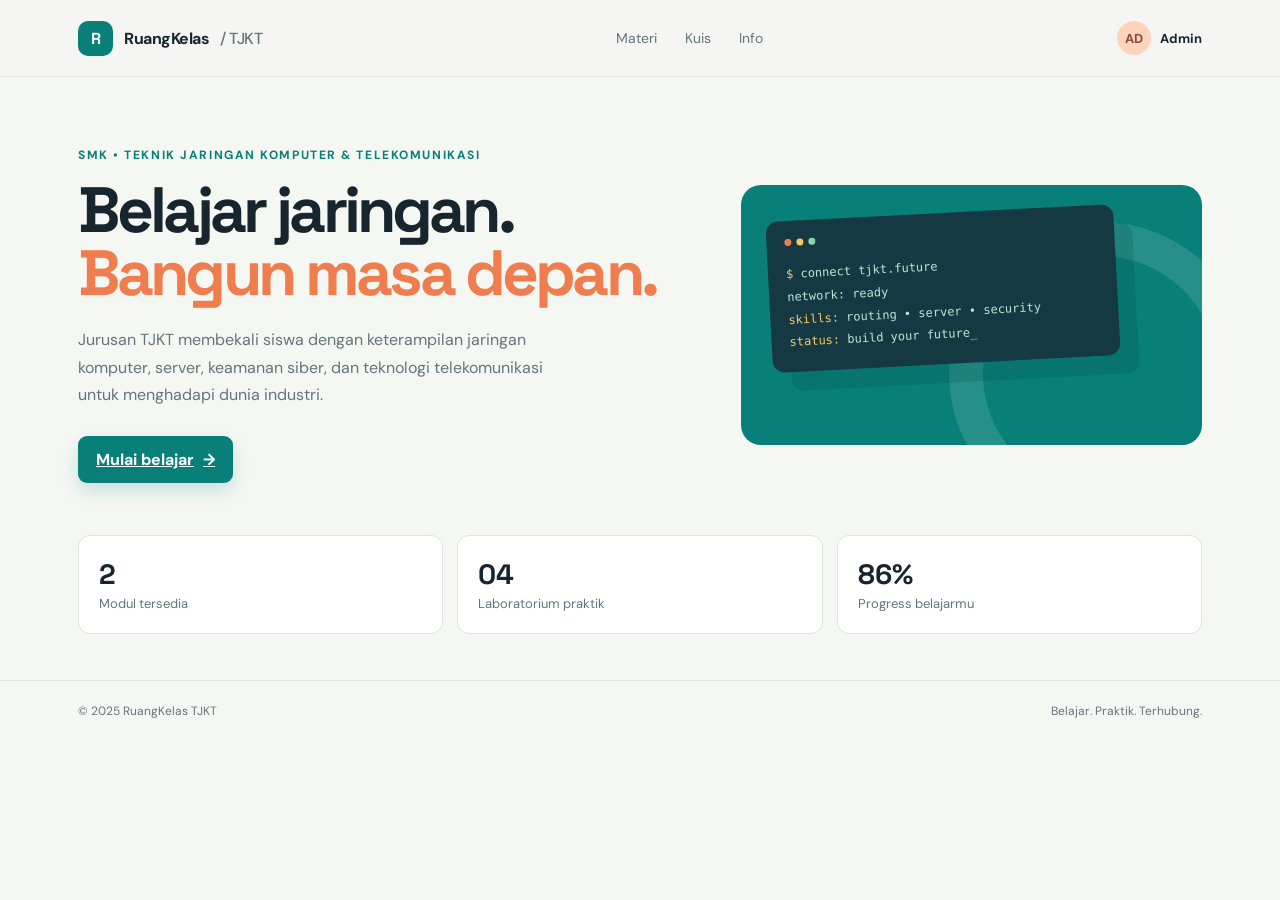
==== index.html @ 977ec734 "Add files via upload" ====
<!DOCTYPE html>
<html lang="id">
<head>
  <meta charset="UTF-8">
  <meta name="viewport" content="width=device-width, initial-scale=1.0">
  <title>RuangKelas | Pembelajaran TJKT</title>
  <link rel="preconnect" href="https://fonts.googleapis.com">
  <link rel="preconnect" href="https://fonts.gstatic.com" crossorigin>
  <link href="https://fonts.googleapis.com/css2?family=DM+Sans:wght@400;500;600;700&family=Space+Grotesk:wght@500;600;700&display=swap" rel="stylesheet">
  <link rel="stylesheet" href="style.css">
</head>
<body>
  <header><div class="shell nav"><a class="brand" href="index.html"><span class="brand-mark">R</span> RuangKelas <span style="color:var(--muted);font-weight:500">/ TJKT</span></a><nav class="nav-links"><a href="materi.html">Materi</a><a href="kuis.html">Kuis</a><a href="info.html">Info</a></nav><a id="profile-button" class="profile" href="admin.html" aria-label="Login admin"><span class="avatar">AD</span> Admin</a></div></header>
  <main class="shell">
    <section class="hero"><div><div class="eyebrow" id="landing-eyebrow">SMK • Teknik Jaringan Komputer & Telekomunikasi</div><h1 id="landing-title">Belajar jaringan.<br><span>Bangun masa depan.</span></h1><p class="hero-copy" id="landing-description">Jurusan TJKT membekali siswa dengan keterampilan jaringan komputer, server, keamanan siber, dan teknologi telekomunikasi untuk menghadapi dunia industri.</p><a class="button" id="landing-button" href="materi.html">Mulai belajar <span>→</span></a></div><div class="hero-art"><img id="landing-image" class="landing-image hidden" alt="Ilustrasi jurusan TJKT"><div id="landing-placeholder" class="terminal"><div class="dots"><i></i><i></i><i></i></div><div class="code"><b>$</b> connect tjkt.future<br>network: ready<br><b>skills:</b> routing • server • security<br><b>status:</b> build your future_</div></div></div></section>
    <section class="stats"><div class="stat"><strong id="jumlah-modul">0</strong><span>Modul tersedia</span></div><div class="stat"><strong>04</strong><span>Laboratorium praktik</span></div><div class="stat"><strong>86%</strong><span>Progress belajarmu</span></div></section>
  </main>
  <footer><div class="shell">© 2025 RuangKelas TJKT <span style="float:right">Belajar. Praktik. Terhubung.</span></div></footer>
  <div id="admin-login" class="modal hidden" role="dialog" aria-modal="true" aria-labelledby="login-title"><div class="modal-card"><button class="modal-close" onclick="toggleAdminLogin()" aria-label="Tutup">×</button><h2 id="login-title">Login admin</h2><p>Masuk untuk mengatur materi pembelajaran.</p><form id="admin-login-form"><input id="admin-username" type="text" placeholder="Username" autocomplete="username" required><input id="admin-password" type="password" placeholder="Password" autocomplete="current-password" required><div id="login-error" class="login-error hidden" role="alert"></div><button class="button" type="submit">Masuk ke panel</button></form></div></div>
  <script src="script.js"></script>
</body>
</html>
---- style.css ----
:root { --ink: #17252f; --muted: #64747d; --paper: #f5f7f3; --line: #dce5df; --teal: #087f79; --orange: #ef7d4d; --yellow: #f5c85b; }
* { box-sizing: border-box; }
body { margin: 0; color: var(--ink); background: var(--paper); font-family: 'DM Sans', sans-serif; }
h1, h2, h3, p { margin: 0; } h1, h2, h3 { font-family: 'Space Grotesk', sans-serif; }
button, select, input { font: inherit; }
button { cursor: pointer; border: 0; }
.shell { max-width: 1180px; margin: auto; padding: 0 28px; }
header { border-bottom: 1px solid rgba(220,229,223,.8); background: rgba(245,247,243,.9); }
.nav { height: 76px; display: flex; align-items: center; justify-content: space-between; }
.brand { display: flex; align-items: center; gap: 11px; color: inherit; text-decoration: none; font-weight: 700; letter-spacing: -.03em; }
.brand-mark { width: 35px; height: 35px; display: grid; place-items: center; color: white; background: var(--teal); border-radius: 10px; font-family: 'Space Grotesk'; }
.nav-links { display: flex; gap: 28px; color: var(--muted); font-size: 14px; }
.nav-links a { position: relative; color: inherit; text-decoration: none; transition: color .2s ease, font-weight .2s ease; } .nav-links a:after { content: ''; position: absolute; right: 0; bottom: -7px; left: 0; height: 2px; background: var(--orange); transform: scaleX(0); transform-origin: center; transition: transform .2s ease; } .nav-links a:hover { color: var(--teal); font-weight: 700; } .nav-links a:hover:after { transform: scaleX(1); }
.profile { display: flex; align-items: center; gap: 9px; padding: 0; color: var(--ink); background: transparent; font-size: 13px; font-weight: 700; text-decoration: none; } .profile:hover { color: var(--teal); } .admin-active { color: var(--teal); }
.avatar { width: 34px; height: 34px; display: grid; place-items: center; border-radius: 50%; color: #8a4a2f; background: #ffd3bc; }
.hero { display: grid; grid-template-columns: minmax(0, 1.15fr) minmax(0, .85fr); gap: 40px; align-items: center; padding: 70px 0 52px; } .hero > div { min-width: 0; }
.eyebrow { color: var(--teal); font-size: 12px; font-weight: 700; letter-spacing: .13em; text-transform: uppercase; margin-bottom: 16px; }
.hero h1 { max-width: 630px; overflow-wrap: anywhere; font-size: clamp(40px, 5vw, 66px); line-height: .98; letter-spacing: -.06em; }
.hero h1 span { color: var(--orange); }
.hero-copy { max-width: 500px; margin: 22px 0 28px; color: var(--muted); line-height: 1.7; overflow-wrap: anywhere; word-break: break-word; }
.button { display: inline-flex; align-items: center; gap: 9px; padding: 13px 18px; border-radius: 9px; color: white; background: var(--teal); font-weight: 700; box-shadow: 0 8px 18px rgba(8,127,121,.18); transition: transform .2s, background .2s; }
.button:hover { transform: translateY(-2px); background: #056762; }
.hero-art { min-height: 260px; position: relative; overflow: hidden; padding: 28px; color: white; background: var(--teal); border-radius: 20px; }
.hero-art:before { content: ''; position: absolute; width: 235px; height: 235px; right: -50px; bottom: -80px; border: 34px solid rgba(255,255,255,.12); border-radius: 50%; }
.terminal { position: relative; width: 86%; padding: 18px; background: #153943; border-radius: 12px; box-shadow: 18px 19px 0 rgba(7,69,69,.2); transform: rotate(-3deg); }
.dots { display: flex; gap: 5px; margin-bottom: 17px; } .dots i { width: 7px; height: 7px; border-radius: 50%; background: var(--orange); } .dots i:nth-child(2) { background: var(--yellow); } .dots i:nth-child(3) { background: #8dd3aa; }
.code { color: #bce6d2; font: 12px/1.9 monospace; } .code b { color: #f7c86a; font-weight: 400; }
.section-head { display: flex; justify-content: space-between; align-items: end; margin: 10px 0 20px; } .section-head h2 { font-size: 27px; letter-spacing: -.04em; } .section-head p { color: var(--muted); font-size: 13px; margin-top: 5px; }
.stats { display: grid; grid-template-columns: repeat(3,1fr); gap: 14px; margin-bottom: 46px; } .stat { padding: 20px; background: white; border: 1px solid var(--line); border-radius: 12px; } .stat strong { display: block; font: 700 28px 'Space Grotesk'; } .stat span { color: var(--muted); font-size: 13px; }
.layout { display: block; padding-bottom: 70px; }
.info-panel { display: grid; gap: 26px; max-width: 760px; margin: 0 auto; padding: 28px; background: white; border: 1px solid var(--line); border-radius: 14px; } .info-panel h2 { margin: 16px 0 8px; font-size: 27px; } .info-panel p { color: var(--muted); line-height: 1.6; } .info-list { display: grid; gap: 10px; } .info-list div { display: flex; align-items: center; gap: 12px; padding: 12px; background: var(--paper); border-radius: 8px; } .info-list strong { display: grid; width: 28px; height: 28px; place-items: center; color: white; background: var(--teal); border-radius: 50%; } .info-list span { color: var(--ink); font-size: 13px; }
.schedule-details { display: grid; grid-template-columns: repeat(2, 1fr); gap: 10px; margin: 20px 0; } .schedule-details div { display: grid; gap: 5px; padding: 14px; background: var(--paper); border-radius: 8px; } .schedule-details span { color: var(--muted); font-size: 12px; } .schedule-details strong { color: var(--ink); font-size: 14px; } .quiz-status { padding: 12px 14px; color: #8a4a2f; background: #fff1e9; border: 1px solid #ffd3bc; border-radius: 8px; font-size: 13px; font-weight: 700; } .quiz-status-active { color: #176d4d; background: #e2f4ee; border-color: #b8dfd2; }
.admin-access { max-width: 430px; margin: 0 auto; padding: 28px; background: white; border: 1px solid var(--line); border-radius: 14px; } .admin-access h2 { margin-bottom: 7px; } .admin-access p, .admin-tool p { color: var(--muted); font-size: 13px; line-height: 1.6; } .admin-access form { display: grid; gap: 10px; margin-top: 20px; } .admin-access input { width: 100%; padding: 12px; border: 1px solid var(--line); border-radius: 7px; background: white; outline: none; } .admin-dashboard { display: grid; gap: 20px; } .admin-dashboard-head { display: flex; align-items: end; justify-content: space-between; gap: 16px; } .admin-dashboard-head h2 { margin-top: 12px; font-size: 28px; } .admin-tools { display: grid; grid-template-columns: 1.35fr .65fr; gap: 18px; } .admin-tool { display: grid; align-content: start; gap: 12px; padding: 22px; background: white; border: 1px solid var(--line); border-radius: 12px; } .admin-tool h3 { font-size: 20px; } .admin-tool-actions { display: flex; gap: 9px; } .admin-status { padding-top: 14px; border-top: 1px solid var(--line); } 
.landing-form { display: grid; gap: 10px; } .landing-form input, .landing-form textarea { width: 100%; padding: 11px; border: 1px solid var(--line); border-radius: 7px; background: white; outline: none; } .landing-form textarea { min-height: 90px; resize: vertical; } .landing-actions { display: flex; gap: 9px; } .landing-form .save-button, .landing-actions .cancel-button { justify-content: center; } .landing-image { width: 100%; height: 100%; min-height: 260px; display: block; object-fit: cover; border-radius: 12px; }
.quiz-schedule-setting { display: grid; gap: 4px; font-size: 12px; } .quiz-schedule-setting > div { display: flex; align-items: center; gap: 6px; } .quiz-schedule-setting input { min-height: 34px; padding: 7px; border: 1px solid var(--line); border-radius: 7px; background: white; color: var(--ink); }
.toolbar { display: flex; gap: 10px; margin-bottom: 18px; } .search { flex: 1; padding: 11px 14px; border: 1px solid var(--line); border-radius: 8px; background: white; outline: none; } .search:focus { border-color: var(--teal); } .filter { padding: 11px 12px; border: 1px solid var(--line); border-radius: 8px; color: var(--muted); background: white; }
.admin-panel { display: flex; align-items: center; justify-content: space-between; gap: 14px; margin-bottom: 18px; padding: 14px 16px; color: var(--ink); background: #e2f4ee; border: 1px solid #b8dfd2; border-radius: 10px; } .admin-panel div { display: grid; gap: 3px; } .admin-panel span { color: var(--muted); font-size: 12px; } .upload-button, .logout-button { padding: 9px 12px; border-radius: 7px; color: white; background: var(--teal); font-size: 12px; font-weight: 700; cursor: pointer; } .upload-button input { display: none; } .logout-button { color: var(--ink); background: white; border: 1px solid var(--line); }
.add-material-button { padding: 9px 12px; border-radius: 7px; color: white; background: var(--orange); font-size: 12px; font-weight: 700; } .material-editor { display: grid; gap: 10px; margin-bottom: 18px; padding: 16px; background: white; border: 1px solid var(--line); border-radius: 10px; } .material-editor input, .material-editor textarea, .material-editor select { width: 100%; padding: 10px; border: 1px solid var(--line); border-radius: 7px; background: white; outline: none; } .material-editor textarea { min-height: 75px; resize: vertical; } .editor-actions { display: flex; gap: 8px; } .save-button, .cancel-button { padding: 9px 14px; border-radius: 7px; font-size: 12px; font-weight: 700; } .save-button { color: white; background: var(--teal); } .cancel-button { color: var(--ink); background: var(--paper); border: 1px solid var(--line); }
.materials { display: grid; grid-template-columns: repeat(2,1fr); gap: 14px; } .material { padding: 19px; background: white; border: 1px solid var(--line); border-radius: 12px; transition: transform .2s, box-shadow .2s; } .material:hover { transform: translateY(-3px); box-shadow: 0 12px 24px rgba(23,37,47,.07); }
.tag { display: inline-block; padding: 5px 8px; color: var(--teal); background: #e2f4ee; border-radius: 5px; font-size: 10px; font-weight: 700; letter-spacing: .08em; } .material h3 { margin: 14px 0 7px; font-size: 18px; } .material p { min-height: 42px; color: var(--muted); font-size: 13px; line-height: 1.6; } .material a { display: inline-block; margin-top: 16px; color: var(--orange); font-size: 13px; font-weight: 700; text-decoration: none; }
.material-actions { display: flex; gap: 8px; margin-top: 14px; } .material-actions button { padding: 6px 9px; border-radius: 5px; color: var(--ink); background: var(--paper); border: 1px solid var(--line); font-size: 11px; font-weight: 700; } .material-actions button:last-child { color: #a94d2e; } .admin-only { display: none; } body.admin-mode .admin-only { display: flex; }
.quiz { padding: 22px; color: white; background: #1c3039; border-radius: 14px; } .quiz h2 { font-size: 23px; } .quiz-intro { margin: 8px 0 20px; color: #b6c8c9; font-size: 13px; line-height: 1.6; } .quiz-fields { display: grid; gap: 10px; margin-bottom: 10px; } .quiz-fields input, .quiz-fields select { width: 100%; min-height: 42px; padding: 11px; color: var(--ink); border-radius: 7px; border: 0; background: white; } .quiz-fields input::placeholder { color: #8a989b; } .identity-error { margin: 10px 0; padding: 10px; color: #ffd4c4; background: rgba(239,125,77,.18); border: 1px solid rgba(239,125,77,.5); border-radius: 7px; font-size: 12px; line-height: 1.45; } .quiz .button { width: 100%; justify-content: center; background: var(--orange); box-shadow: none; } .quiz .button:hover { background: #d96437; }
#kuis-container { margin-top: 22px; padding-top: 20px; border-top: 1px solid rgba(255,255,255,.16); } .quiz-meta { display: flex; justify-content: space-between; color: #9fb6b8; font-size: 12px; margin-bottom: 12px; } .timer-warning { color: #ffc4ad; font-weight: 700; } #soal-box { font: 600 16px/1.45 'Space Grotesk'; margin-bottom: 15px; } #opsi-box { display: grid; gap: 8px; } .option { display: block; padding: 11px; color: #dce9e5; border: 1px solid rgba(255,255,255,.2); border-radius: 7px; font-size: 13px; cursor: pointer; } .option:has(input:checked) { color: white; border-color: var(--yellow); background: rgba(245,200,91,.15); } .option input { margin-right: 8px; accent-color: var(--yellow); } .quiz-controls { display: flex; gap: 8px; margin-top: 15px; } .quiz-next, .quiz-cancel { flex: 1; min-height: 40px; padding: 11px; border-radius: 7px; font-weight: 700; } .quiz-next { color: var(--ink); background: var(--yellow); } .quiz-cancel { color: #ffd4c4; background: rgba(239,125,77,.16); border: 1px solid rgba(239,125,77,.5); } #hasil-kuis { margin-top: 12px; padding: 10px; border-radius: 7px; text-align: center; font-size: 13px; font-weight: 700; } .success { color: #bdebd3; background: rgba(92,199,139,.16); } .wrong { color: #ffc4ad; background: rgba(239,125,77,.16); } .hidden { display: none; }
footer { padding: 22px 0; border-top: 1px solid var(--line); color: var(--muted); font-size: 12px; }
.page-main { padding-top: 48px; padding-bottom: 70px; } .page-heading { margin-bottom: 30px; } .page-heading h1 { margin-bottom: 8px; font-size: clamp(36px, 5vw, 56px); letter-spacing: -.05em; } .page-heading p { color: var(--muted); }
.quiz-page { max-width: 680px; margin: auto; } .quiz-page .button { margin-top: 8px; }
.modal { position: fixed; inset: 0; z-index: 10; display: grid; place-items: center; padding: 20px; background: rgba(23,37,47,.55); } .modal.hidden { display: none; } .modal-card { position: relative; width: min(100%, 380px); padding: 28px; background: var(--paper); border-radius: 14px; box-shadow: 0 20px 50px rgba(23,37,47,.25); } .modal-card h2 { margin-bottom: 6px; font-size: 26px; } .modal-card p { margin-bottom: 20px; color: var(--muted); font-size: 13px; } .modal-close { position: absolute; top: 12px; right: 15px; color: var(--muted); background: transparent; font-size: 24px; } #admin-login-form { display: grid; gap: 10px; } #admin-login-form input { width: 100%; padding: 12px; border: 1px solid var(--line); border-radius: 7px; background: white; outline: none; } .login-error { padding: 9px; color: #a94d2e; background: #ffe5dc; border-radius: 7px; font-size: 12px; } .modal-card .button { justify-content: center; margin-top: 4px; }
@media (max-width: 760px) { .shell { padding: 0 18px; } .nav-links { display: none; } .hero, .layout, .admin-tools { grid-template-columns: 1fr; } .hero { padding: 48px 0 40px; gap: 30px; } .hero-art { min-height: 225px; } .stats { gap: 8px; margin-bottom: 35px; } .stat { padding: 14px 10px; } .stat strong { font-size: 22px; } .stat span { font-size: 11px; } .materials { grid-template-columns: 1fr; } .section-head { align-items: start; flex-direction: column; gap: 5px; } .toolbar { flex-wrap: wrap; } .search { min-width: 100%; } .admin-dashboard-head { align-items: start; flex-direction: column; } }
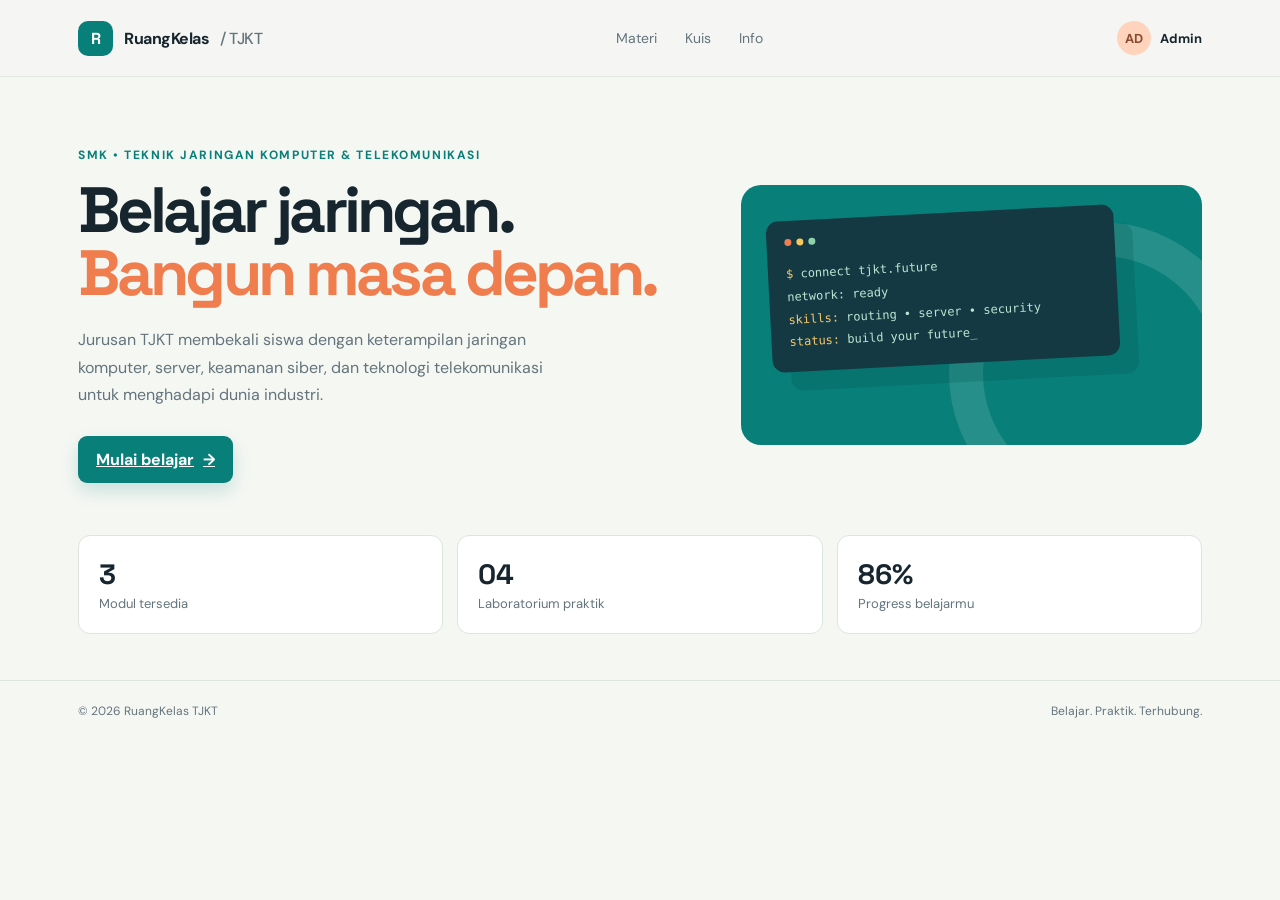
==== commit 10af5fb8: "Add files via upload" ====
--- a/index.html
+++ b/index.html
@@ -15,7 +15,7 @@
     <section class="hero"><div><div class="eyebrow" id="landing-eyebrow">SMK • Teknik Jaringan Komputer & Telekomunikasi</div><h1 id="landing-title">Belajar jaringan.<br><span>Bangun masa depan.</span></h1><p class="hero-copy" id="landing-description">Jurusan TJKT membekali siswa dengan keterampilan jaringan komputer, server, keamanan siber, dan teknologi telekomunikasi untuk menghadapi dunia industri.</p><a class="button" id="landing-button" href="materi.html">Mulai belajar <span>→</span></a></div><div class="hero-art"><img id="landing-image" class="landing-image hidden" alt="Ilustrasi jurusan TJKT"><div id="landing-placeholder" class="terminal"><div class="dots"><i></i><i></i><i></i></div><div class="code"><b>$</b> connect tjkt.future<br>network: ready<br><b>skills:</b> routing • server • security<br><b>status:</b> build your future_</div></div></div></section>
     <section class="stats"><div class="stat"><strong id="jumlah-modul">0</strong><span>Modul tersedia</span></div><div class="stat"><strong>04</strong><span>Laboratorium praktik</span></div><div class="stat"><strong>86%</strong><span>Progress belajarmu</span></div></section>
   </main>
-  <footer><div class="shell">© 2025 RuangKelas TJKT <span style="float:right">Belajar. Praktik. Terhubung.</span></div></footer>
+  <footer><div class="shell">© 2026 RuangKelas TJKT <span style="float:right">Belajar. Praktik. Terhubung.</span></div></footer>
   <div id="admin-login" class="modal hidden" role="dialog" aria-modal="true" aria-labelledby="login-title"><div class="modal-card"><button class="modal-close" onclick="toggleAdminLogin()" aria-label="Tutup">×</button><h2 id="login-title">Login admin</h2><p>Masuk untuk mengatur materi pembelajaran.</p><form id="admin-login-form"><input id="admin-username" type="text" placeholder="Username" autocomplete="username" required><input id="admin-password" type="password" placeholder="Password" autocomplete="current-password" required><div id="login-error" class="login-error hidden" role="alert"></div><button class="button" type="submit">Masuk ke panel</button></form></div></div>
   <script src="script.js"></script>
 </body>
--- a/style.css
+++ b/style.css
@@ -12,6 +12,11 @@
 .nav-links { display: flex; gap: 28px; color: var(--muted); font-size: 14px; }
 .nav-links a { position: relative; color: inherit; text-decoration: none; transition: color .2s ease, font-weight .2s ease; } .nav-links a:after { content: ''; position: absolute; right: 0; bottom: -7px; left: 0; height: 2px; background: var(--orange); transform: scaleX(0); transform-origin: center; transition: transform .2s ease; } .nav-links a:hover { color: var(--teal); font-weight: 700; } .nav-links a:hover:after { transform: scaleX(1); }
 .profile { display: flex; align-items: center; gap: 9px; padding: 0; color: var(--ink); background: transparent; font-size: 13px; font-weight: 700; text-decoration: none; } .profile:hover { color: var(--teal); } .admin-active { color: var(--teal); }
+.connection-badge { display: inline-flex; align-items: center; gap: 6px; padding: 6px 10px; font-size: 12px; font-weight: 600; border-radius: 6px; color: var(--muted); background: transparent; } .connection-badge span { display: inline-block; width: 8px; height: 8px; border-radius: 50%; animation: none; }
+.connection-loading { color: #f59e0b; } .connection-loading span { background: #f59e0b; animation: pulse 1.5s ease-in-out infinite; }
+.connection-connected { color: #10b981; } .connection-connected span { background: #10b981; }
+.connection-offline { color: #ef4444; } .connection-offline span { background: #ef4444; }
+@keyframes pulse { 0%, 100% { opacity: 1; } 50% { opacity: 0.5; } }
 .avatar { width: 34px; height: 34px; display: grid; place-items: center; border-radius: 50%; color: #8a4a2f; background: #ffd3bc; }
 .hero { display: grid; grid-template-columns: minmax(0, 1.15fr) minmax(0, .85fr); gap: 40px; align-items: center; padding: 70px 0 52px; } .hero > div { min-width: 0; }
 .eyebrow { color: var(--teal); font-size: 12px; font-weight: 700; letter-spacing: .13em; text-transform: uppercase; margin-bottom: 16px; }
@@ -33,15 +38,50 @@
 .admin-access { max-width: 430px; margin: 0 auto; padding: 28px; background: white; border: 1px solid var(--line); border-radius: 14px; } .admin-access h2 { margin-bottom: 7px; } .admin-access p, .admin-tool p { color: var(--muted); font-size: 13px; line-height: 1.6; } .admin-access form { display: grid; gap: 10px; margin-top: 20px; } .admin-access input { width: 100%; padding: 12px; border: 1px solid var(--line); border-radius: 7px; background: white; outline: none; } .admin-dashboard { display: grid; gap: 20px; } .admin-dashboard-head { display: flex; align-items: end; justify-content: space-between; gap: 16px; } .admin-dashboard-head h2 { margin-top: 12px; font-size: 28px; } .admin-tools { display: grid; grid-template-columns: 1.35fr .65fr; gap: 18px; } .admin-tool { display: grid; align-content: start; gap: 12px; padding: 22px; background: white; border: 1px solid var(--line); border-radius: 12px; } .admin-tool h3 { font-size: 20px; } .admin-tool-actions { display: flex; gap: 9px; } .admin-status { padding-top: 14px; border-top: 1px solid var(--line); } 
 .landing-form { display: grid; gap: 10px; } .landing-form input, .landing-form textarea { width: 100%; padding: 11px; border: 1px solid var(--line); border-radius: 7px; background: white; outline: none; } .landing-form textarea { min-height: 90px; resize: vertical; } .landing-actions { display: flex; gap: 9px; } .landing-form .save-button, .landing-actions .cancel-button { justify-content: center; } .landing-image { width: 100%; height: 100%; min-height: 260px; display: block; object-fit: cover; border-radius: 12px; }
 .quiz-schedule-setting { display: grid; gap: 4px; font-size: 12px; } .quiz-schedule-setting > div { display: flex; align-items: center; gap: 6px; } .quiz-schedule-setting input { min-height: 34px; padding: 7px; border: 1px solid var(--line); border-radius: 7px; background: white; color: var(--ink); }
-.toolbar { display: flex; gap: 10px; margin-bottom: 18px; } .search { flex: 1; padding: 11px 14px; border: 1px solid var(--line); border-radius: 8px; background: white; outline: none; } .search:focus { border-color: var(--teal); } .filter { padding: 11px 12px; border: 1px solid var(--line); border-radius: 8px; color: var(--muted); background: white; }
-.admin-panel { display: flex; align-items: center; justify-content: space-between; gap: 14px; margin-bottom: 18px; padding: 14px 16px; color: var(--ink); background: #e2f4ee; border: 1px solid #b8dfd2; border-radius: 10px; } .admin-panel div { display: grid; gap: 3px; } .admin-panel span { color: var(--muted); font-size: 12px; } .upload-button, .logout-button { padding: 9px 12px; border-radius: 7px; color: white; background: var(--teal); font-size: 12px; font-weight: 700; cursor: pointer; } .upload-button input { display: none; } .logout-button { color: var(--ink); background: white; border: 1px solid var(--line); }
+.toolbar { display: flex; gap: 10px; margin-bottom: 18px; } .search { flex: 1; padding: 11px 14px; border: 1px solid var(--line); border-radius: 8px; background: white; outline: none; } .search:focus { border-color: var(--teal); } .filter { padding: 11px 12px; border: 1px solid var(--line); border-radius: 8px; color: var(--muted); background: white; } .sync-status { display: inline-flex; align-items: center; gap: 6px; padding: 8px 12px; font-size: 12px; color: #10b981; background: #ecfdf5; border-radius: 7px; font-weight: 600; } .sync-status.syncing { color: #f59e0b; background: #fffbeb; }
+.sync-status.syncing::before { content: ''; display: inline-block; width: 12px; height: 12px; margin-right: 4px; border: 2px solid #f59e0b; border-top-color: transparent; border-radius: 50%; animation: spin 0.8s linear infinite; }
+@keyframes spin { from { transform: rotate(0deg); } to { transform: rotate(360deg); } }
+.admin-panel { display: flex; align-items: center; justify-content: space-between; gap: 14px; margin-bottom: 18px; padding: 14px 16px; color: var(--ink); background: #e2f4ee; border: 1px solid #b8dfd2; border-radius: 10px; } .admin-panel div { display: grid; gap: 3px; } .admin-panel span { color: var(--muted); font-size: 12px; } .upload-button, .logout-button { padding: 9px 12px; border-radius: 7px; color: white; background: var(--teal); font-size: 12px; font-weight: 700; cursor: pointer; transition: all 0.2s; } .upload-button:hover, .logout-button:hover { transform: translateY(-1px); box-shadow: 0 4px 8px rgba(8,127,121,.2); } .upload-button:active, .logout-button:active { transform: translateY(0); } .upload-button input { display: none; } .logout-button { color: var(--ink); background: white; border: 1px solid var(--line); }
 .add-material-button { padding: 9px 12px; border-radius: 7px; color: white; background: var(--orange); font-size: 12px; font-weight: 700; } .material-editor { display: grid; gap: 10px; margin-bottom: 18px; padding: 16px; background: white; border: 1px solid var(--line); border-radius: 10px; } .material-editor input, .material-editor textarea, .material-editor select { width: 100%; padding: 10px; border: 1px solid var(--line); border-radius: 7px; background: white; outline: none; } .material-editor textarea { min-height: 75px; resize: vertical; } .editor-actions { display: flex; gap: 8px; } .save-button, .cancel-button { padding: 9px 14px; border-radius: 7px; font-size: 12px; font-weight: 700; } .save-button { color: white; background: var(--teal); } .cancel-button { color: var(--ink); background: var(--paper); border: 1px solid var(--line); }
 .materials { display: grid; grid-template-columns: repeat(2,1fr); gap: 14px; } .material { padding: 19px; background: white; border: 1px solid var(--line); border-radius: 12px; transition: transform .2s, box-shadow .2s; } .material:hover { transform: translateY(-3px); box-shadow: 0 12px 24px rgba(23,37,47,.07); }
-.tag { display: inline-block; padding: 5px 8px; color: var(--teal); background: #e2f4ee; border-radius: 5px; font-size: 10px; font-weight: 700; letter-spacing: .08em; } .material h3 { margin: 14px 0 7px; font-size: 18px; } .material p { min-height: 42px; color: var(--muted); font-size: 13px; line-height: 1.6; } .material a { display: inline-block; margin-top: 16px; color: var(--orange); font-size: 13px; font-weight: 700; text-decoration: none; }
-.material-actions { display: flex; gap: 8px; margin-top: 14px; } .material-actions button { padding: 6px 9px; border-radius: 5px; color: var(--ink); background: var(--paper); border: 1px solid var(--line); font-size: 11px; font-weight: 700; } .material-actions button:last-child { color: #a94d2e; } .admin-only { display: none; } body.admin-mode .admin-only { display: flex; }
+.tag { display: inline-block; padding: 5px 8px; color: var(--teal); background: #e2f4ee; border-radius: 5px; font-size: 10px; font-weight: 700; letter-spacing: .08em; } .tag.source-badge { margin-left: 8px; padding: 4px 7px; font-size: 9px; } .tag.source-server { color: #0891b2; background: #e0f2fe; } .tag.source-local { color: #7c2d12; background: #fed7aa; } .material h3 { margin: 14px 0 7px; font-size: 18px; } .material p { min-height: 42px; color: var(--muted); font-size: 13px; line-height: 1.6; } .material a { display: inline-block; margin-top: 16px; color: var(--orange); font-size: 13px; font-weight: 700; text-decoration: none; }
+.material-actions { display: flex; gap: 8px; margin-top: 14px; } .material-actions button { padding: 8px 12px; border-radius: 6px; color: white; background: var(--teal); border: 0; font-size: 12px; font-weight: 600; cursor: pointer; transition: all 0.2s; } .material-actions button:hover { transform: translateY(-2px); box-shadow: 0 4px 8px rgba(0,0,0,.15); } .material-actions button:active { transform: translateY(0); } .material-actions button:last-child { background: #ef4444; } .material-actions button:last-child:hover { background: #dc2626; } .admin-only { display: none; } body.admin-mode .admin-only { display: flex; }
 .quiz { padding: 22px; color: white; background: #1c3039; border-radius: 14px; } .quiz h2 { font-size: 23px; } .quiz-intro { margin: 8px 0 20px; color: #b6c8c9; font-size: 13px; line-height: 1.6; } .quiz-fields { display: grid; gap: 10px; margin-bottom: 10px; } .quiz-fields input, .quiz-fields select { width: 100%; min-height: 42px; padding: 11px; color: var(--ink); border-radius: 7px; border: 0; background: white; } .quiz-fields input::placeholder { color: #8a989b; } .identity-error { margin: 10px 0; padding: 10px; color: #ffd4c4; background: rgba(239,125,77,.18); border: 1px solid rgba(239,125,77,.5); border-radius: 7px; font-size: 12px; line-height: 1.45; } .quiz .button { width: 100%; justify-content: center; background: var(--orange); box-shadow: none; } .quiz .button:hover { background: #d96437; }
 #kuis-container { margin-top: 22px; padding-top: 20px; border-top: 1px solid rgba(255,255,255,.16); } .quiz-meta { display: flex; justify-content: space-between; color: #9fb6b8; font-size: 12px; margin-bottom: 12px; } .timer-warning { color: #ffc4ad; font-weight: 700; } #soal-box { font: 600 16px/1.45 'Space Grotesk'; margin-bottom: 15px; } #opsi-box { display: grid; gap: 8px; } .option { display: block; padding: 11px; color: #dce9e5; border: 1px solid rgba(255,255,255,.2); border-radius: 7px; font-size: 13px; cursor: pointer; } .option:has(input:checked) { color: white; border-color: var(--yellow); background: rgba(245,200,91,.15); } .option input { margin-right: 8px; accent-color: var(--yellow); } .quiz-controls { display: flex; gap: 8px; margin-top: 15px; } .quiz-next, .quiz-cancel { flex: 1; min-height: 40px; padding: 11px; border-radius: 7px; font-weight: 700; } .quiz-next { color: var(--ink); background: var(--yellow); } .quiz-cancel { color: #ffd4c4; background: rgba(239,125,77,.16); border: 1px solid rgba(239,125,77,.5); } #hasil-kuis { margin-top: 12px; padding: 10px; border-radius: 7px; text-align: center; font-size: 13px; font-weight: 700; } .success { color: #bdebd3; background: rgba(92,199,139,.16); } .wrong { color: #ffc4ad; background: rgba(239,125,77,.16); } .hidden { display: none; }
 footer { padding: 22px 0; border-top: 1px solid var(--line); color: var(--muted); font-size: 12px; }
+.materi-table-wrapper { overflow-x: auto; margin-top: 16px; }
+.materi-table { width: 100%; border-collapse: collapse; font-size: 13px; }
+.materi-table thead { background-color: #f0f9ff; border-bottom: 2px solid var(--line); }
+.materi-table th { padding: 12px; text-align: left; font-weight: 700; color: var(--teal); }
+.materi-table td { padding: 12px; border-bottom: 1px solid var(--line); }
+.materi-table tbody tr { transition: background-color 0.2s; }
+.materi-table tbody tr:hover { background-color: #f9fafb; }
+.materi-table .mapel-badge { display: inline-block; padding: 4px 8px; border-radius: 4px; font-size: 11px; font-weight: 600; }
+.materi-table .mapel-kjr { color: #0891b2; background: #e0f2fe; }
+.materi-table .mapel-pkpj { color: #7c2d12; background: #fed7aa; }
+.materi-table .mapel-tjkdn { color: #5b21b6; background: #ede9fe; }
+.materi-table .source-badge { display: inline-block; padding: 3px 6px; border-radius: 3px; font-size: 10px; font-weight: 600; }
+.materi-table .source-server { color: #0891b2; background: #e0f2fe; }
+.materi-table .source-lokal { color: #7c2d12; background: #fed7aa; }
+.materi-table .action-buttons { display: flex; gap: 6px; }
+.materi-table .btn-edit, .materi-table .btn-delete { padding: 6px 10px; border: 0; border-radius: 5px; font-size: 11px; font-weight: 600; cursor: pointer; transition: all 0.2s; }
+.materi-table .btn-edit { color: white; background: var(--teal); }
+.materi-table .btn-edit:hover { background: #056762; transform: translateY(-1px); box-shadow: 0 2px 4px rgba(8,127,121,.2); }
+.materi-table .btn-delete { color: white; background: #ef4444; }
+.materi-table .btn-delete:hover { background: #dc2626; transform: translateY(-1px); box-shadow: 0 2px 4px rgba(239,68,68,.2); }
+
+.toast-container { position: fixed; top: 20px; right: 20px; z-index: 1000; display: flex; flex-direction: column; gap: 10px; max-width: 400px; }
+.toast { display: flex; align-items: center; gap: 12px; padding: 14px 16px; background: white; border-left: 4px solid var(--teal); border-radius: 8px; box-shadow: 0 4px 12px rgba(23,37,47,.15); animation: slideIn 0.3s ease-out; }
+.toast.success { border-left-color: #10b981; }
+.toast.success::before { content: '✓'; color: #10b981; font-weight: 700; font-size: 18px; }
+.toast.error { border-left-color: #ef4444; }
+.toast.error::before { content: '✕'; color: #ef4444; font-weight: 700; font-size: 18px; }
+.toast.warning { border-left-color: #f59e0b; }
+.toast.warning::before { content: '⚠'; color: #f59e0b; font-weight: 700; font-size: 18px; }
+.toast-message { flex: 1; color: var(--ink); font-size: 13px; line-height: 1.4; }
+@keyframes slideIn { from { transform: translateX(400px); opacity: 0; } to { transform: translateX(0); opacity: 1; } }
+@keyframes slideOut { from { transform: translateX(0); opacity: 1; } to { transform: translateX(400px); opacity: 0; } }
+.toast.removing { animation: slideOut 0.3s ease-out; }
 .page-main { padding-top: 48px; padding-bottom: 70px; } .page-heading { margin-bottom: 30px; } .page-heading h1 { margin-bottom: 8px; font-size: clamp(36px, 5vw, 56px); letter-spacing: -.05em; } .page-heading p { color: var(--muted); }
 .quiz-page { max-width: 680px; margin: auto; } .quiz-page .button { margin-top: 8px; }
 .modal { position: fixed; inset: 0; z-index: 10; display: grid; place-items: center; padding: 20px; background: rgba(23,37,47,.55); } .modal.hidden { display: none; } .modal-card { position: relative; width: min(100%, 380px); padding: 28px; background: var(--paper); border-radius: 14px; box-shadow: 0 20px 50px rgba(23,37,47,.25); } .modal-card h2 { margin-bottom: 6px; font-size: 26px; } .modal-card p { margin-bottom: 20px; color: var(--muted); font-size: 13px; } .modal-close { position: absolute; top: 12px; right: 15px; color: var(--muted); background: transparent; font-size: 24px; } #admin-login-form { display: grid; gap: 10px; } #admin-login-form input { width: 100%; padding: 12px; border: 1px solid var(--line); border-radius: 7px; background: white; outline: none; } .login-error { padding: 9px; color: #a94d2e; background: #ffe5dc; border-radius: 7px; font-size: 12px; } .modal-card .button { justify-content: center; margin-top: 4px; }
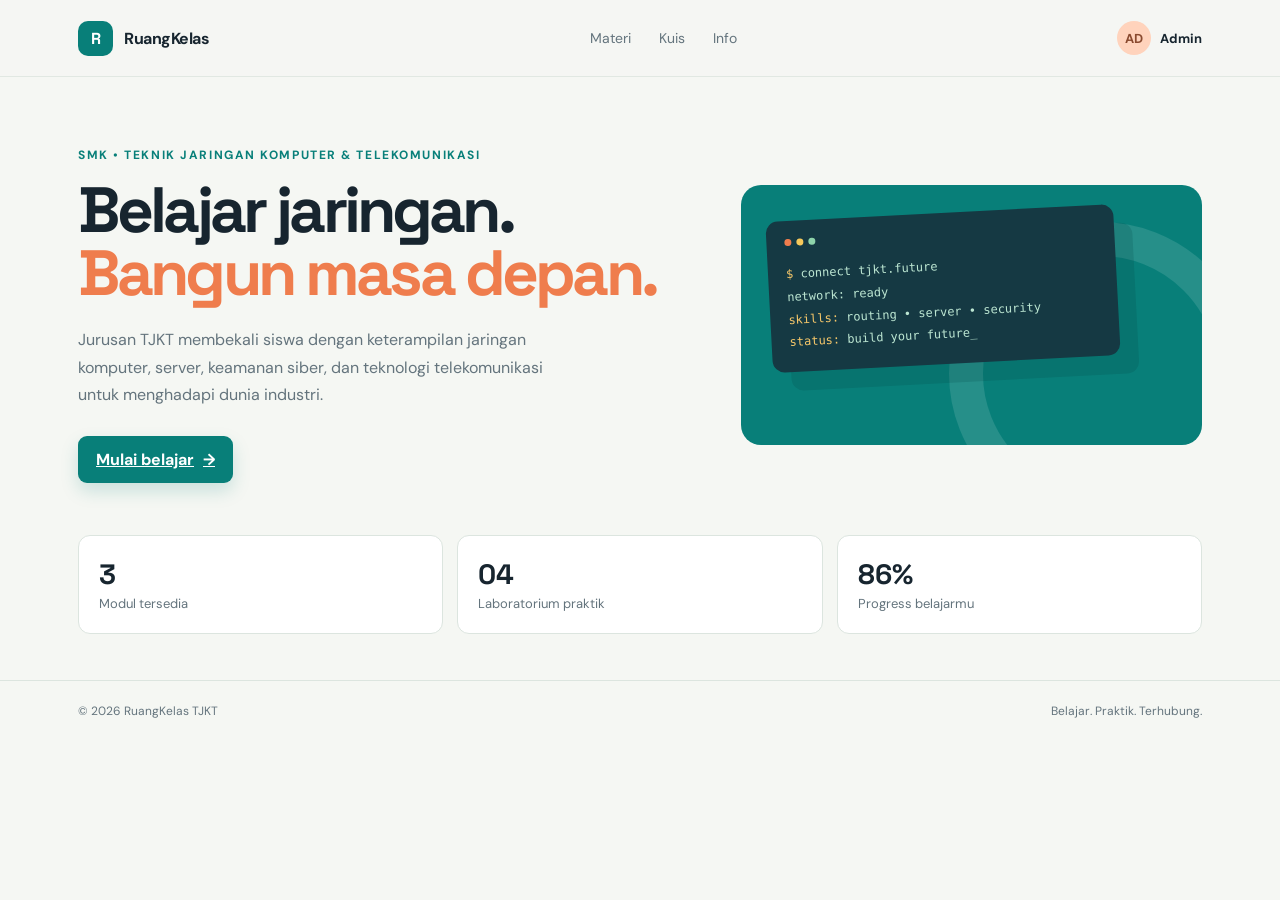
==== commit fdc3f9a6: "Update index.html" ====
--- a/index.html
+++ b/index.html
@@ -10,7 +10,7 @@
   <link rel="stylesheet" href="style.css">
 </head>
 <body>
-  <header><div class="shell nav"><a class="brand" href="index.html"><span class="brand-mark">R</span> RuangKelas <span style="color:var(--muted);font-weight:500">/ TJKT</span></a><nav class="nav-links"><a href="materi.html">Materi</a><a href="kuis.html">Kuis</a><a href="info.html">Info</a></nav><a id="profile-button" class="profile" href="admin.html" aria-label="Login admin"><span class="avatar">AD</span> Admin</a></div></header>
+  <header><div class="shell nav"><a class="brand" href="index.html"><span class="brand-mark">R</span> RuangKelas</a><nav class="nav-links"><a href="materi.html">Materi</a><a href="kuis.html">Kuis</a><a href="info.html">Info</a></nav><a id="profile-button" class="profile" href="admin.html" aria-label="Login admin"><span class="avatar">AD</span> Admin</a></div></header>
   <main class="shell">
     <section class="hero"><div><div class="eyebrow" id="landing-eyebrow">SMK • Teknik Jaringan Komputer & Telekomunikasi</div><h1 id="landing-title">Belajar jaringan.<br><span>Bangun masa depan.</span></h1><p class="hero-copy" id="landing-description">Jurusan TJKT membekali siswa dengan keterampilan jaringan komputer, server, keamanan siber, dan teknologi telekomunikasi untuk menghadapi dunia industri.</p><a class="button" id="landing-button" href="materi.html">Mulai belajar <span>→</span></a></div><div class="hero-art"><img id="landing-image" class="landing-image hidden" alt="Ilustrasi jurusan TJKT"><div id="landing-placeholder" class="terminal"><div class="dots"><i></i><i></i><i></i></div><div class="code"><b>$</b> connect tjkt.future<br>network: ready<br><b>skills:</b> routing • server • security<br><b>status:</b> build your future_</div></div></div></section>
     <section class="stats"><div class="stat"><strong id="jumlah-modul">0</strong><span>Modul tersedia</span></div><div class="stat"><strong>04</strong><span>Laboratorium praktik</span></div><div class="stat"><strong>86%</strong><span>Progress belajarmu</span></div></section>
@@ -19,4 +19,4 @@
   <div id="admin-login" class="modal hidden" role="dialog" aria-modal="true" aria-labelledby="login-title"><div class="modal-card"><button class="modal-close" onclick="toggleAdminLogin()" aria-label="Tutup">×</button><h2 id="login-title">Login admin</h2><p>Masuk untuk mengatur materi pembelajaran.</p><form id="admin-login-form"><input id="admin-username" type="text" placeholder="Username" autocomplete="username" required><input id="admin-password" type="password" placeholder="Password" autocomplete="current-password" required><div id="login-error" class="login-error hidden" role="alert"></div><button class="button" type="submit">Masuk ke panel</button></form></div></div>
   <script src="script.js"></script>
 </body>
-</html>+</html>
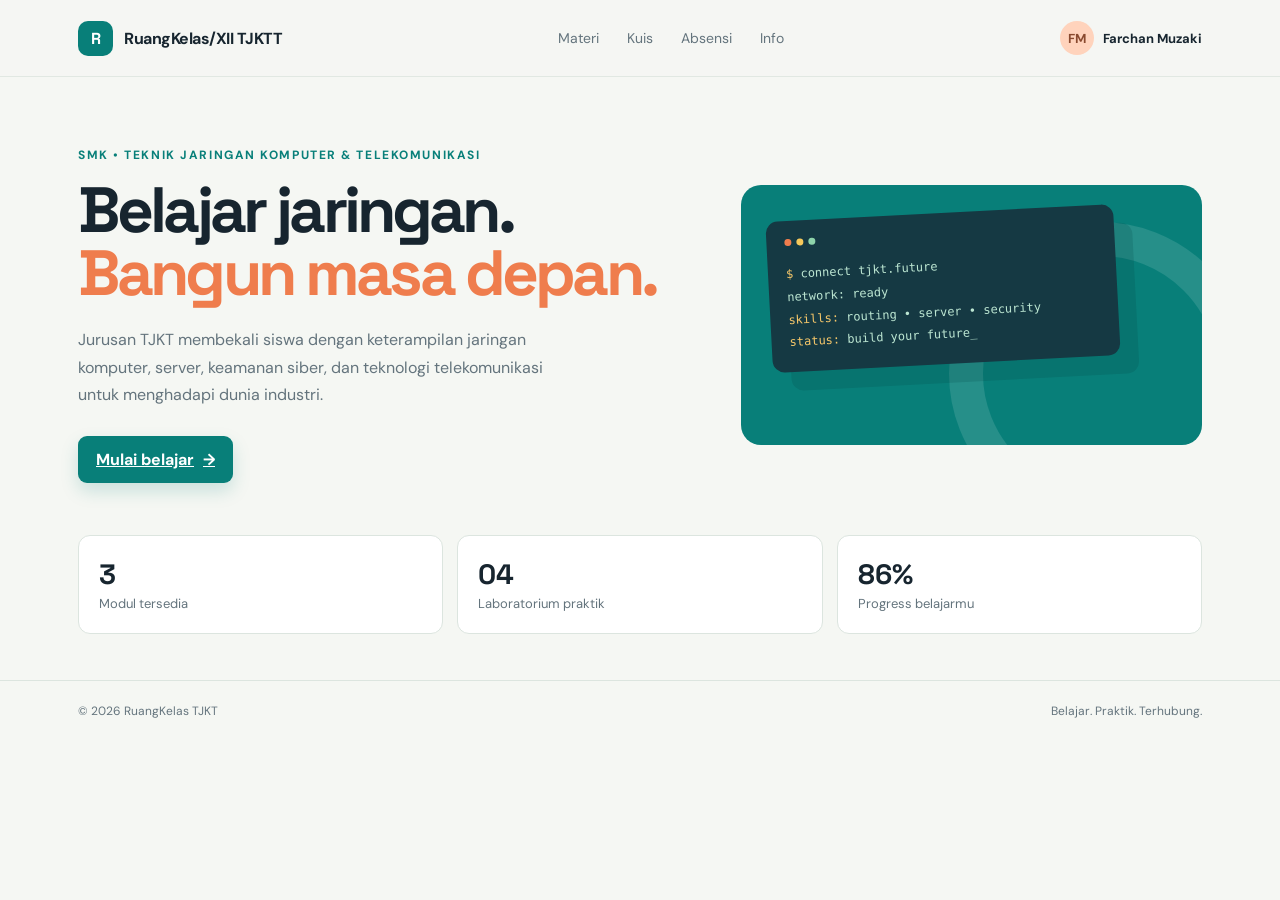
==== commit 8e9f74b7: "Add files via upload" ====
--- a/index.html
+++ b/index.html
@@ -10,7 +10,7 @@
   <link rel="stylesheet" href="style.css">
 </head>
 <body>
-  <header><div class="shell nav"><a class="brand" href="index.html"><span class="brand-mark">R</span> RuangKelas</a><nav class="nav-links"><a href="materi.html">Materi</a><a href="kuis.html">Kuis</a><a href="info.html">Info</a></nav><a id="profile-button" class="profile" href="admin.html" aria-label="Login admin"><span class="avatar">AD</span> Admin</a></div></header>
+  <header><div class="shell nav"><a class="brand" href="index.html"><span class="brand-mark">R</span> RuangKelas</a><button class="menu-toggle" type="button" aria-label="Buka menu navigasi" aria-controls="mobile-nav" aria-expanded="false"><span></span><span></span><span></span></button><nav id="mobile-nav" class="nav-links"><a href="materi.html">Materi</a><a href="kuis.html">Kuis</a><a href="absensi.html">Absensi</a><a href="info.html">Info</a></nav><a id="profile-button" class="profile" href="admin.html" aria-label="Login admin"><span class="avatar">FM</span> Farchan Muzaki</a></div></header>
   <main class="shell">
     <section class="hero"><div><div class="eyebrow" id="landing-eyebrow">SMK • Teknik Jaringan Komputer & Telekomunikasi</div><h1 id="landing-title">Belajar jaringan.<br><span>Bangun masa depan.</span></h1><p class="hero-copy" id="landing-description">Jurusan TJKT membekali siswa dengan keterampilan jaringan komputer, server, keamanan siber, dan teknologi telekomunikasi untuk menghadapi dunia industri.</p><a class="button" id="landing-button" href="materi.html">Mulai belajar <span>→</span></a></div><div class="hero-art"><img id="landing-image" class="landing-image hidden" alt="Ilustrasi jurusan TJKT"><div id="landing-placeholder" class="terminal"><div class="dots"><i></i><i></i><i></i></div><div class="code"><b>$</b> connect tjkt.future<br>network: ready<br><b>skills:</b> routing • server • security<br><b>status:</b> build your future_</div></div></div></section>
     <section class="stats"><div class="stat"><strong id="jumlah-modul">0</strong><span>Modul tersedia</span></div><div class="stat"><strong>04</strong><span>Laboratorium praktik</span></div><div class="stat"><strong>86%</strong><span>Progress belajarmu</span></div></section>
--- a/style.css
+++ b/style.css
@@ -9,8 +9,14 @@
 .nav { height: 76px; display: flex; align-items: center; justify-content: space-between; }
 .brand { display: flex; align-items: center; gap: 11px; color: inherit; text-decoration: none; font-weight: 700; letter-spacing: -.03em; }
 .brand-mark { width: 35px; height: 35px; display: grid; place-items: center; color: white; background: var(--teal); border-radius: 10px; font-family: 'Space Grotesk'; }
+.menu-toggle { display: none; width: 42px; height: 42px; padding: 10px; color: var(--ink); background: transparent; border-radius: 8px; }
+.menu-toggle span { display: block; width: 22px; height: 2px; margin: 4px auto; background: currentColor; transition: transform .2s ease, opacity .2s ease; }
+.menu-toggle[aria-expanded="true"] span:nth-child(1) { transform: translateY(6px) rotate(45deg); }
+.menu-toggle[aria-expanded="true"] span:nth-child(2) { opacity: 0; }
+.menu-toggle[aria-expanded="true"] span:nth-child(3) { transform: translateY(-6px) rotate(-45deg); }
 .nav-links { display: flex; gap: 28px; color: var(--muted); font-size: 14px; }
 .nav-links a { position: relative; color: inherit; text-decoration: none; transition: color .2s ease, font-weight .2s ease; } .nav-links a:after { content: ''; position: absolute; right: 0; bottom: -7px; left: 0; height: 2px; background: var(--orange); transform: scaleX(0); transform-origin: center; transition: transform .2s ease; } .nav-links a:hover { color: var(--teal); font-weight: 700; } .nav-links a:hover:after { transform: scaleX(1); }
+.nav-links a.nav-active { color: var(--teal); font-weight: 700; } .nav-links a.nav-active:after { transform: scaleX(1); }
 .profile { display: flex; align-items: center; gap: 9px; padding: 0; color: var(--ink); background: transparent; font-size: 13px; font-weight: 700; text-decoration: none; } .profile:hover { color: var(--teal); } .admin-active { color: var(--teal); }
 .connection-badge { display: inline-flex; align-items: center; gap: 6px; padding: 6px 10px; font-size: 12px; font-weight: 600; border-radius: 6px; color: var(--muted); background: transparent; } .connection-badge span { display: inline-block; width: 8px; height: 8px; border-radius: 50%; animation: none; }
 .connection-loading { color: #f59e0b; } .connection-loading span { background: #f59e0b; animation: pulse 1.5s ease-in-out infinite; }
@@ -84,5 +90,15 @@
 .toast.removing { animation: slideOut 0.3s ease-out; }
 .page-main { padding-top: 48px; padding-bottom: 70px; } .page-heading { margin-bottom: 30px; } .page-heading h1 { margin-bottom: 8px; font-size: clamp(36px, 5vw, 56px); letter-spacing: -.05em; } .page-heading p { color: var(--muted); }
 .quiz-page { max-width: 680px; margin: auto; } .quiz-page .button { margin-top: 8px; }
+.attendance-card { display: grid; grid-template-columns: .9fr 1.1fr; gap: 28px; max-width: 760px; margin: auto; padding: 28px; background: white; border: 1px solid var(--line); border-radius: 14px; }
+.attendance-intro h2 { margin: 16px 0 8px; font-size: 27px; }
+.attendance-intro p { color: var(--muted); line-height: 1.6; }
+.attendance-form { display: grid; gap: 9px; align-content: start; }
+.attendance-form label { color: var(--ink); font-size: 13px; font-weight: 700; }
+.attendance-form input, .attendance-form select { width: 100%; min-height: 44px; padding: 11px; border: 1px solid var(--line); border-radius: 7px; color: var(--ink); background: white; outline: none; }
+.attendance-form input:focus, .attendance-form select:focus { border-color: var(--teal); }
+.attendance-form .button { justify-content: center; margin-top: 8px; }
+.attendance-form .button:disabled { cursor: wait; opacity: .7; transform: none; }
+.attendance-success { grid-column: 1 / -1; padding: 11px 14px; color: #176d4d; background: #e2f4ee; border: 1px solid #b8dfd2; border-radius: 8px; font-size: 13px; font-weight: 700; }
 .modal { position: fixed; inset: 0; z-index: 10; display: grid; place-items: center; padding: 20px; background: rgba(23,37,47,.55); } .modal.hidden { display: none; } .modal-card { position: relative; width: min(100%, 380px); padding: 28px; background: var(--paper); border-radius: 14px; box-shadow: 0 20px 50px rgba(23,37,47,.25); } .modal-card h2 { margin-bottom: 6px; font-size: 26px; } .modal-card p { margin-bottom: 20px; color: var(--muted); font-size: 13px; } .modal-close { position: absolute; top: 12px; right: 15px; color: var(--muted); background: transparent; font-size: 24px; } #admin-login-form { display: grid; gap: 10px; } #admin-login-form input { width: 100%; padding: 12px; border: 1px solid var(--line); border-radius: 7px; background: white; outline: none; } .login-error { padding: 9px; color: #a94d2e; background: #ffe5dc; border-radius: 7px; font-size: 12px; } .modal-card .button { justify-content: center; margin-top: 4px; }
-@media (max-width: 760px) { .shell { padding: 0 18px; } .nav-links { display: none; } .hero, .layout, .admin-tools { grid-template-columns: 1fr; } .hero { padding: 48px 0 40px; gap: 30px; } .hero-art { min-height: 225px; } .stats { gap: 8px; margin-bottom: 35px; } .stat { padding: 14px 10px; } .stat strong { font-size: 22px; } .stat span { font-size: 11px; } .materials { grid-template-columns: 1fr; } .section-head { align-items: start; flex-direction: column; gap: 5px; } .toolbar { flex-wrap: wrap; } .search { min-width: 100%; } .admin-dashboard-head { align-items: start; flex-direction: column; } }
+@media (max-width: 760px) { .shell { padding: 0 18px; } .nav { position: relative; height: 76px; } .menu-toggle { display: block; order: 2; } .nav:not(.menu-open) .profile, .nav:not(.menu-open) > div { display: none; } .nav-links { position: absolute; z-index: 5; top: calc(100% - 1px); right: 18px; left: 18px; display: none; flex-direction: column; gap: 0; padding: 8px; background: white; border: 1px solid var(--line); border-radius: 10px; box-shadow: 0 12px 24px rgba(23,37,47,.12); } .nav-links.is-open { display: flex; } .nav.menu-open { height: auto; min-height: 76px; flex-wrap: wrap; align-content: center; padding-top: 17px; padding-bottom: 17px; } .nav.menu-open .nav-links { position: static; order: 4; flex-basis: 100%; margin-top: 10px; } .nav.menu-open .profile, .nav.menu-open > div { order: 3; } .nav-links a { padding: 12px 10px; border-radius: 6px; } .nav-links a:hover { background: var(--paper); } .nav-links a:after { display: none; } .profile { order: 3; } .nav > div { order: 3; } .hero, .layout, .admin-tools, .attendance-card { grid-template-columns: 1fr; } .hero { padding: 48px 0 40px; gap: 30px; } .hero-art { min-height: 225px; } .stats { gap: 8px; margin-bottom: 35px; } .stat { padding: 14px 10px; } .stat strong { font-size: 22px; } .stat span { font-size: 11px; } .materials { grid-template-columns: 1fr; } .section-head { align-items: start; flex-direction: column; gap: 5px; } .toolbar { flex-wrap: wrap; } .search { min-width: 100%; } .admin-dashboard-head { align-items: start; flex-direction: column; } }
